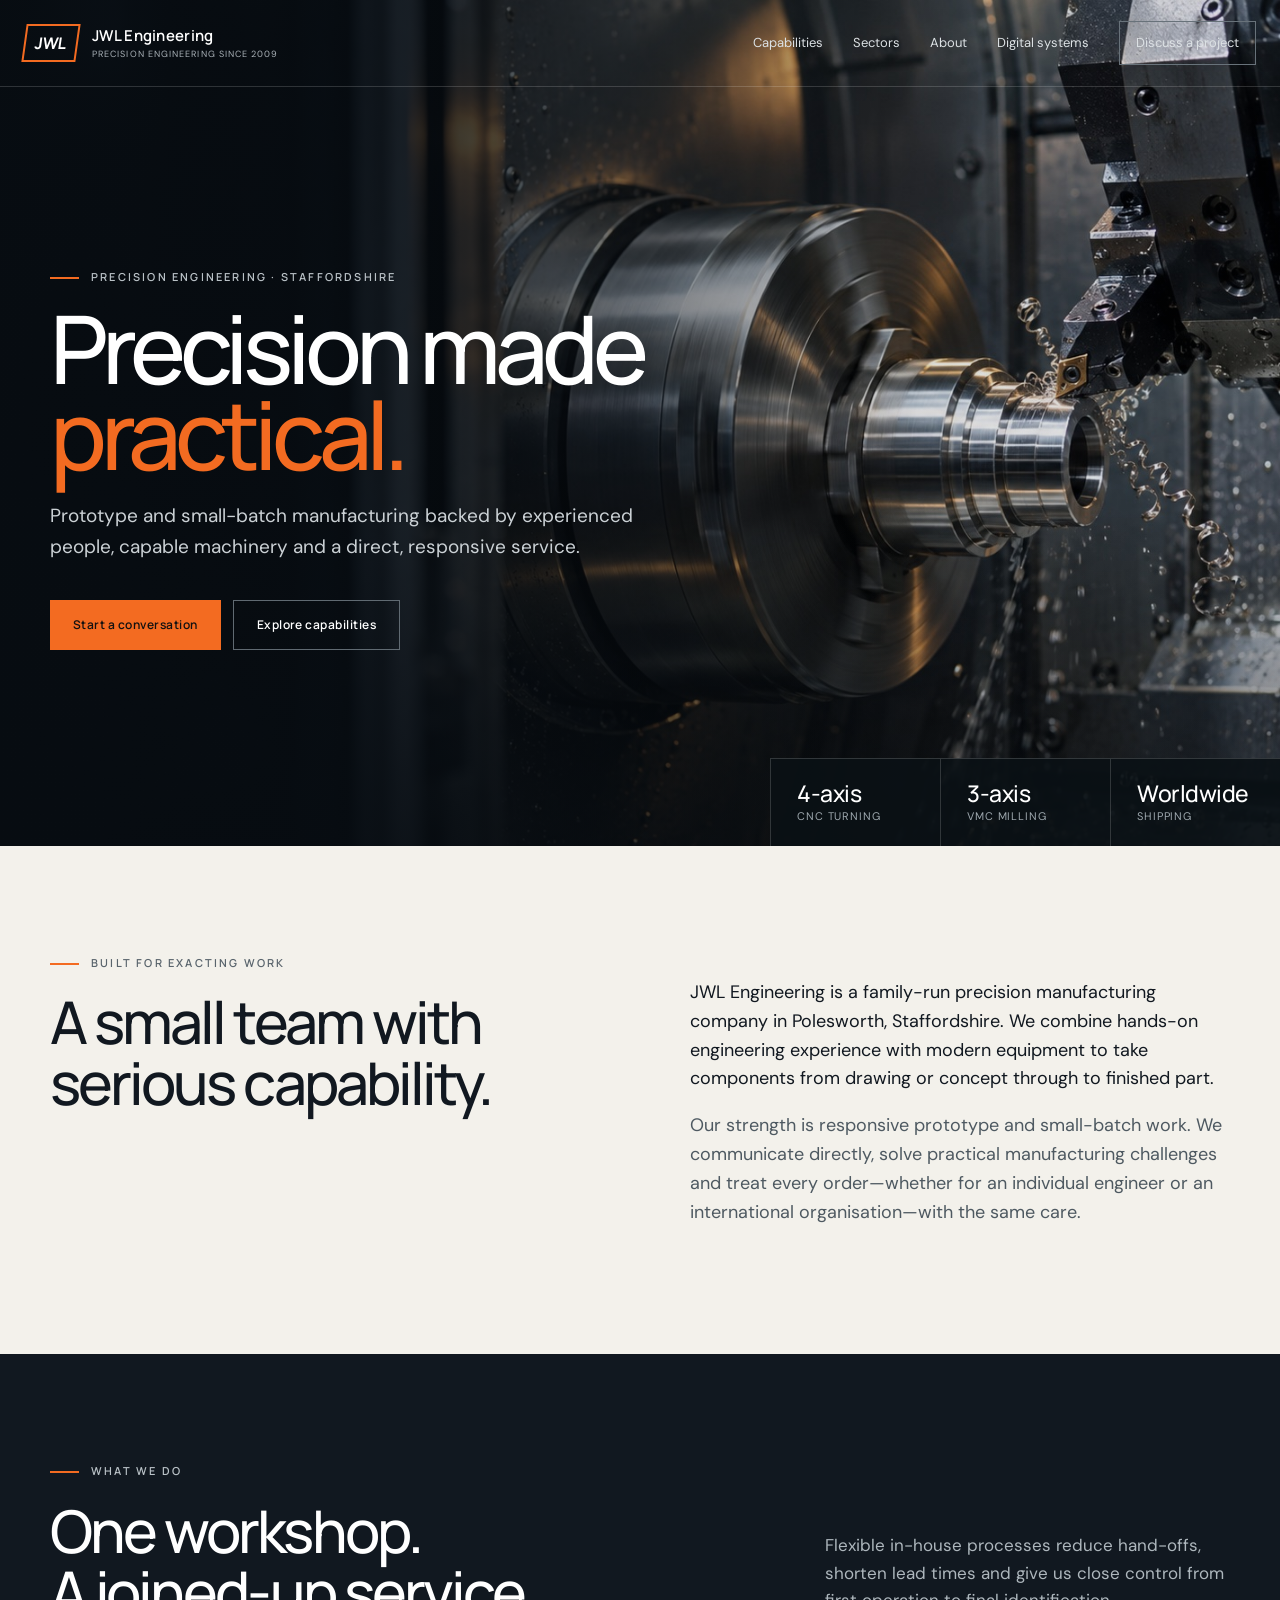
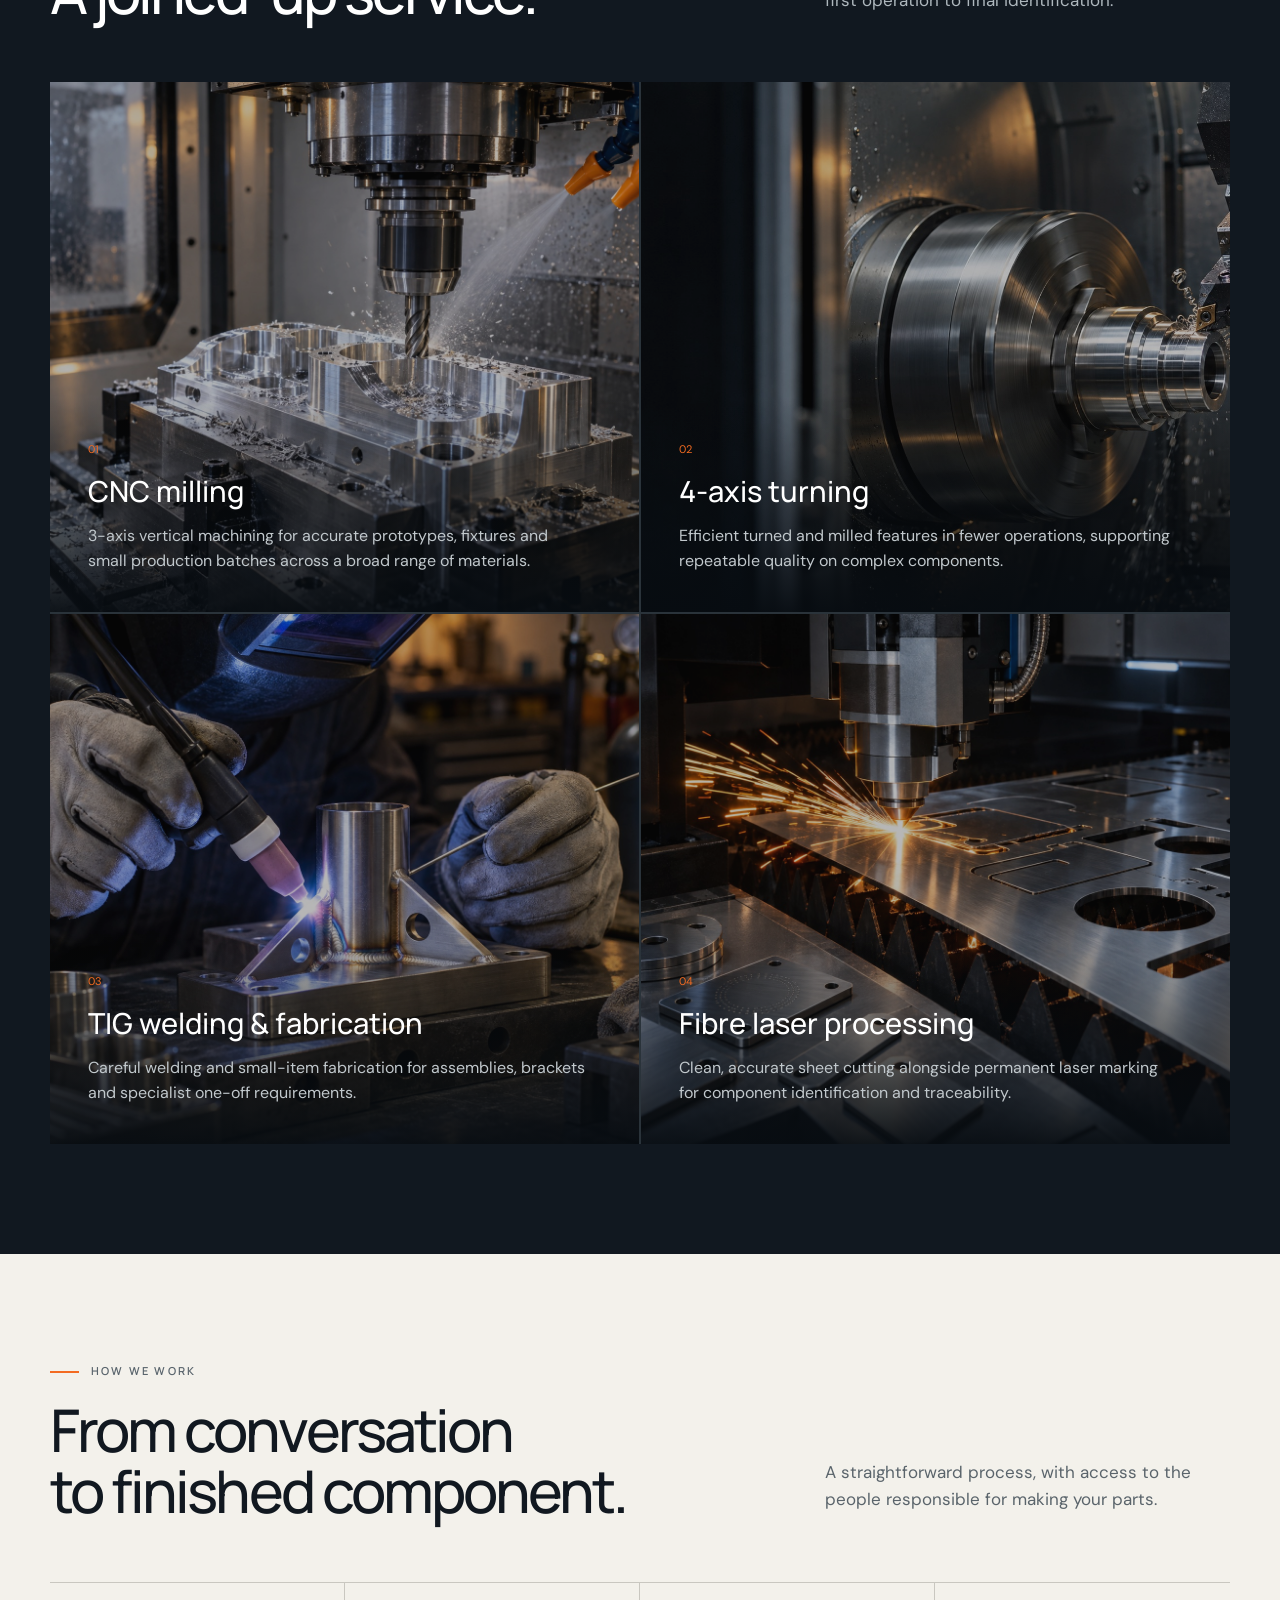
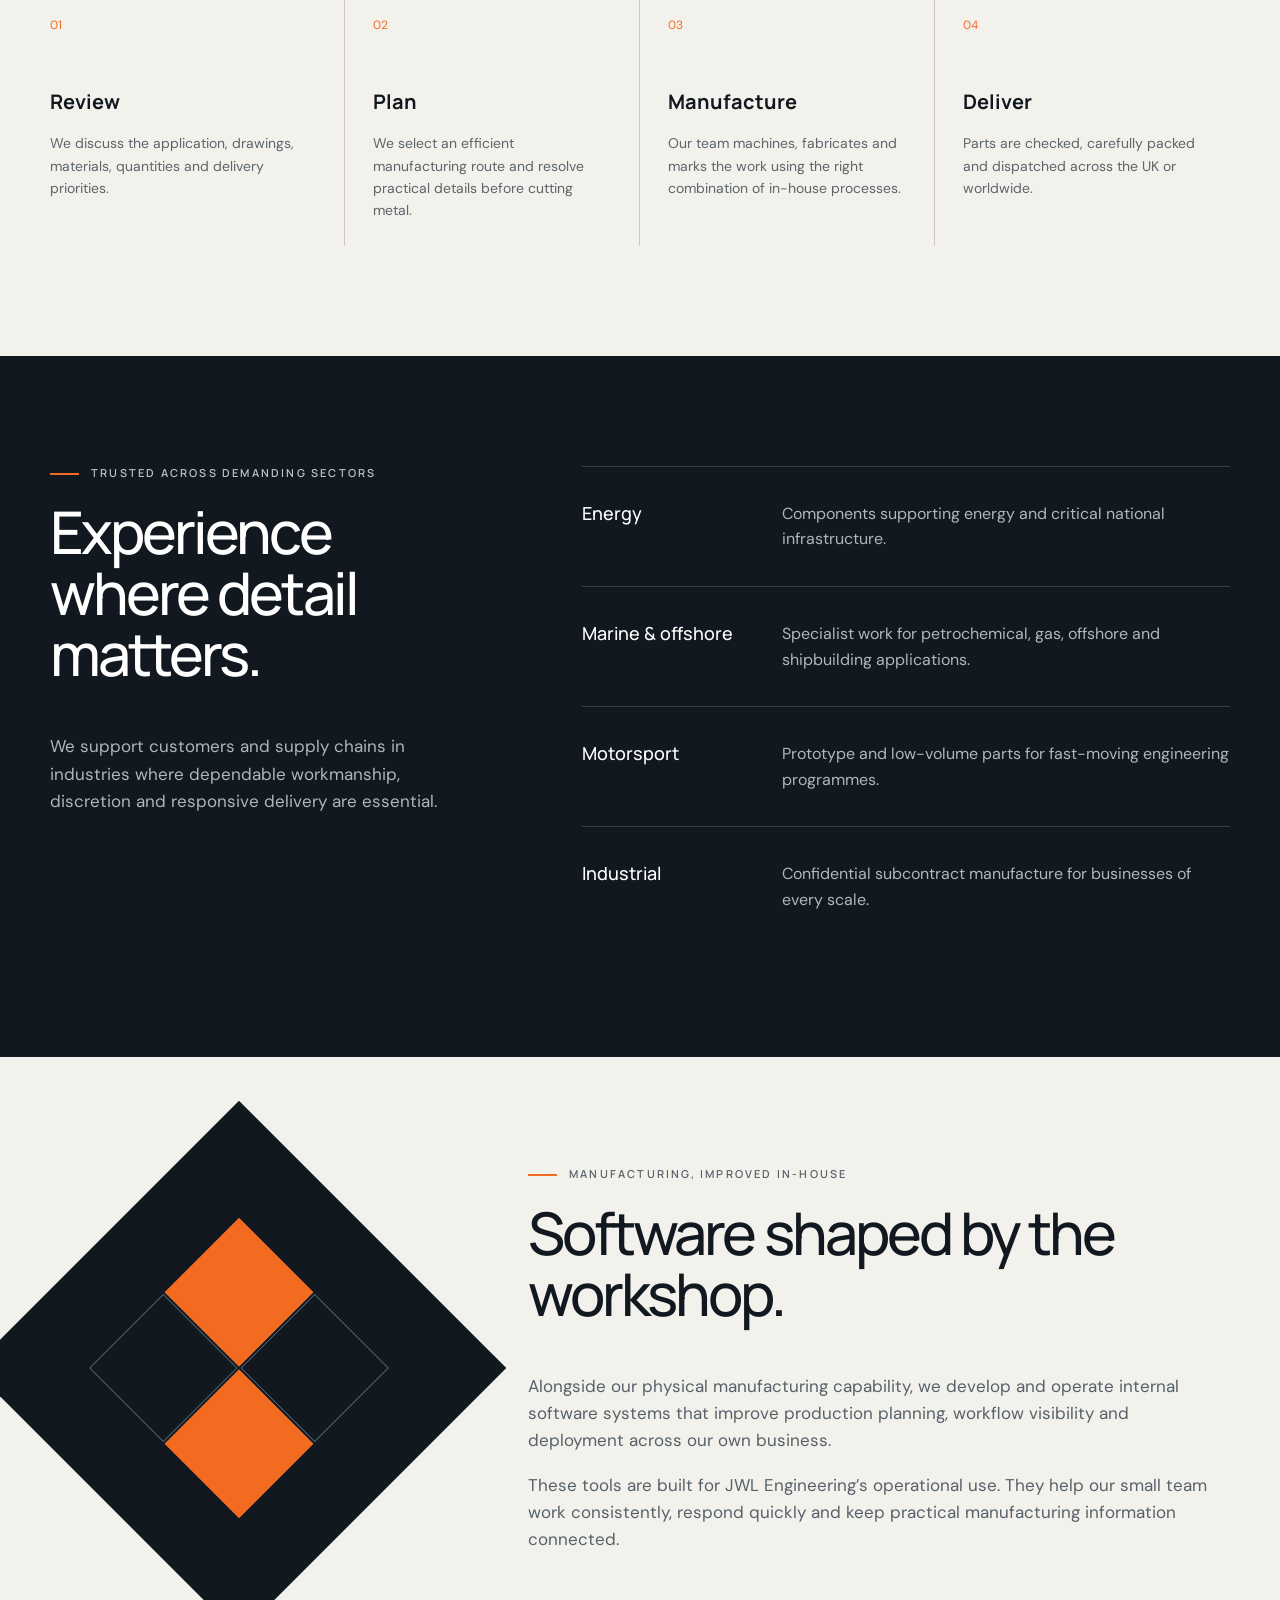
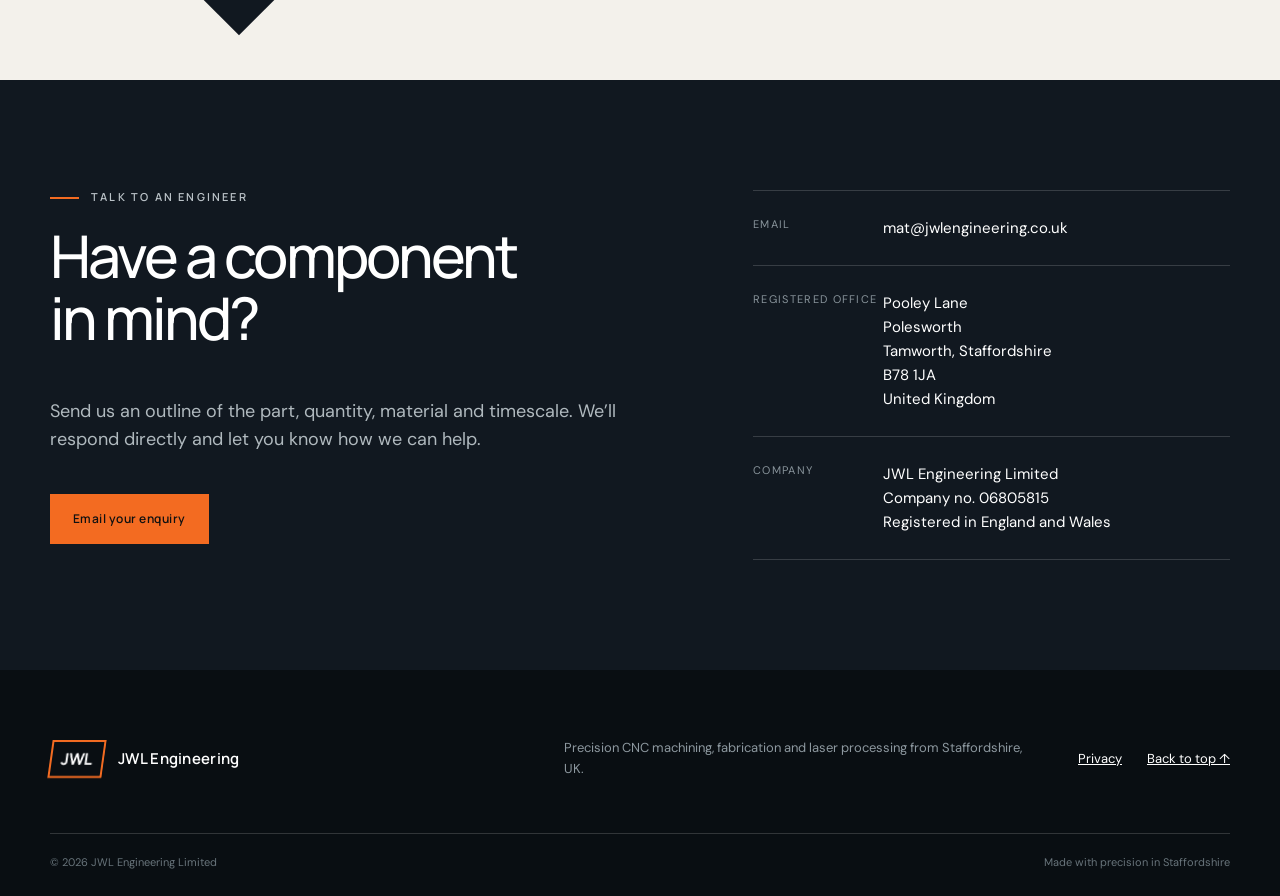
==== index.html @ f24091b6 "Build JWL Engineering company website" ====
<!doctype html>
<html lang="en-GB">
<head>
  <meta charset="utf-8">
  <meta name="viewport" content="width=device-width, initial-scale=1">
  <title>JWL Engineering Ltd | Precision CNC Machining &amp; Fabrication</title>
  <meta name="description" content="UK precision engineering for prototypes and small batches: 4-axis CNC turning, 3-axis VMC milling, TIG welding, fabrication and fibre laser processing.">
  <meta name="theme-color" content="#101820">
  <link rel="canonical" href="https://www.jwlengineering.co.uk/">
  <meta property="og:title" content="JWL Engineering Ltd | Precision Made Practical">
  <meta property="og:description" content="Responsive UK manufacturing support for prototypes, small batches and specialist components.">
  <meta property="og:type" content="website">
  <meta property="og:url" content="https://www.jwlengineering.co.uk/">
  <meta property="og:image" content="https://www.jwlengineering.co.uk/assets/cnc-turning.jpg">
  <link rel="stylesheet" href="styles.css">
  <script src="script.js" defer></script>
</head>
<body>
  <a class="skip-link" href="#main">Skip to content</a>
  <header class="site-header" id="top">
    <div class="nav-wrap">
      <a class="brand" href="#top" aria-label="JWL Engineering home">
        <span class="brand-mark" aria-hidden="true">JWL</span>
        <span class="brand-name">JWL Engineering <small>Precision engineering since 2009</small></span>
      </a>
      <button class="menu-toggle" aria-expanded="false" aria-controls="site-nav">Menu</button>
      <nav id="site-nav" aria-label="Main navigation">
        <a href="#capabilities">Capabilities</a>
        <a href="#sectors">Sectors</a>
        <a href="#about">About</a>
        <a href="#software">Digital systems</a>
        <a class="nav-cta" href="#contact">Discuss a project</a>
      </nav>
    </div>
  </header>

  <main id="main">
    <section class="hero" aria-labelledby="hero-title">
      <div class="hero-image" role="img" aria-label="Close-up of precision CNC turning"></div>
      <div class="hero-shade"></div>
      <div class="hero-content container">
        <p class="eyebrow">Precision engineering · Staffordshire</p>
        <h1 id="hero-title">Precision made<br><em>practical.</em></h1>
        <p class="hero-copy">Prototype and small-batch manufacturing backed by experienced people, capable machinery and a direct, responsive service.</p>
        <div class="hero-actions">
          <a class="button button-primary" href="#contact">Start a conversation</a>
          <a class="button button-ghost" href="#capabilities">Explore capabilities</a>
        </div>
      </div>
      <div class="hero-proof" aria-label="Key capabilities">
        <span><strong>4-axis</strong> CNC turning</span>
        <span><strong>3-axis</strong> VMC milling</span>
        <span><strong>Worldwide</strong> shipping</span>
      </div>
    </section>

    <section class="intro section container" id="about">
      <div>
        <p class="eyebrow dark">Built for exacting work</p>
        <h2>A small team with serious capability.</h2>
      </div>
      <div class="intro-copy">
        <p>JWL Engineering is a family-run precision manufacturing company in Polesworth, Staffordshire. We combine hands-on engineering experience with modern equipment to take components from drawing or concept through to finished part.</p>
        <p>Our strength is responsive prototype and small-batch work. We communicate directly, solve practical manufacturing challenges and treat every order—whether for an individual engineer or an international organisation—with the same care.</p>
      </div>
    </section>

    <section class="capabilities section" id="capabilities" aria-labelledby="cap-title">
      <div class="container">
        <div class="section-head">
          <div>
            <p class="eyebrow">What we do</p>
            <h2 id="cap-title">One workshop.<br>A joined-up service.</h2>
          </div>
          <p>Flexible in-house processes reduce hand-offs, shorten lead times and give us close control from first operation to final identification.</p>
        </div>
        <div class="capability-grid">
          <article class="cap-card cap-wide">
            <img src="assets/cnc-milling.jpg" alt="A vertical machining centre milling an aluminium component" width="1456" height="1088" loading="lazy">
            <div class="cap-card-copy"><span>01</span><h3>CNC milling</h3><p>3-axis vertical machining for accurate prototypes, fixtures and small production batches across a broad range of materials.</p></div>
          </article>
          <article class="cap-card">
            <img src="assets/cnc-turning.jpg" alt="A precision component being turned in a CNC lathe" width="1640" height="921" loading="lazy">
            <div class="cap-card-copy"><span>02</span><h3>4-axis turning</h3><p>Efficient turned and milled features in fewer operations, supporting repeatable quality on complex components.</p></div>
          </article>
          <article class="cap-card">
            <img src="assets/tig-welding.jpg" alt="TIG welding a small stainless-steel fabricated assembly" width="1456" height="1088" loading="lazy">
            <div class="cap-card-copy"><span>03</span><h3>TIG welding &amp; fabrication</h3><p>Careful welding and small-item fabrication for assemblies, brackets and specialist one-off requirements.</p></div>
          </article>
          <article class="cap-card cap-wide">
            <img src="assets/fibre-laser.jpg" alt="Fibre laser cutting profiles from sheet metal" width="1456" height="1088" loading="lazy">
            <div class="cap-card-copy"><span>04</span><h3>Fibre laser processing</h3><p>Clean, accurate sheet cutting alongside permanent laser marking for component identification and traceability.</p></div>
          </article>
        </div>
      </div>
    </section>

    <section class="process section container" aria-labelledby="process-title">
      <div class="section-head light">
        <div><p class="eyebrow dark">How we work</p><h2 id="process-title">From conversation<br>to finished component.</h2></div>
        <p>A straightforward process, with access to the people responsible for making your parts.</p>
      </div>
      <ol class="process-list">
        <li><span>01</span><div><h3>Review</h3><p>We discuss the application, drawings, materials, quantities and delivery priorities.</p></div></li>
        <li><span>02</span><div><h3>Plan</h3><p>We select an efficient manufacturing route and resolve practical details before cutting metal.</p></div></li>
        <li><span>03</span><div><h3>Manufacture</h3><p>Our team machines, fabricates and marks the work using the right combination of in-house processes.</p></div></li>
        <li><span>04</span><div><h3>Deliver</h3><p>Parts are checked, carefully packed and dispatched across the UK or worldwide.</p></div></li>
      </ol>
    </section>

    <section class="sectors section" id="sectors" aria-labelledby="sectors-title">
      <div class="container sectors-layout">
        <div class="sectors-copy">
          <p class="eyebrow">Trusted across demanding sectors</p>
          <h2 id="sectors-title">Experience where detail matters.</h2>
          <p>We support customers and supply chains in industries where dependable workmanship, discretion and responsive delivery are essential.</p>
        </div>
        <div class="sector-list" role="list">
          <div role="listitem"><span>Energy</span><p>Components supporting energy and critical national infrastructure.</p></div>
          <div role="listitem"><span>Marine &amp; offshore</span><p>Specialist work for petrochemical, gas, offshore and shipbuilding applications.</p></div>
          <div role="listitem"><span>Motorsport</span><p>Prototype and low-volume parts for fast-moving engineering programmes.</p></div>
          <div role="listitem"><span>Industrial</span><p>Confidential subcontract manufacture for businesses of every scale.</p></div>
        </div>
      </div>
    </section>

    <section class="software section" id="software" aria-labelledby="software-title">
      <div class="container software-card">
        <div class="software-kicker" aria-hidden="true"><span></span><span></span><span></span><span></span></div>
        <div>
          <p class="eyebrow dark">Manufacturing, improved in-house</p>
          <h2 id="software-title">Software shaped by the workshop.</h2>
          <p>Alongside our physical manufacturing capability, we develop and operate internal software systems that improve production planning, workflow visibility and deployment across our own business.</p>
          <p>These tools are built for JWL Engineering’s operational use. They help our small team work consistently, respond quickly and keep practical manufacturing information connected.</p>
        </div>
      </div>
    </section>

    <section class="contact section" id="contact" aria-labelledby="contact-title">
      <div class="container contact-grid">
        <div>
          <p class="eyebrow">Talk to an engineer</p>
          <h2 id="contact-title">Have a component<br>in mind?</h2>
          <p>Send us an outline of the part, quantity, material and timescale. We’ll respond directly and let you know how we can help.</p>
          <a class="button button-primary" href="mailto:mat@jwlengineering.co.uk?subject=Manufacturing%20enquiry">Email your enquiry</a>
        </div>
        <address class="contact-details">
          <div><span>Email</span><a href="mailto:mat@jwlengineering.co.uk">mat@jwlengineering.co.uk</a></div>
          <div><span>Registered office</span><p>Pooley Lane<br>Polesworth<br>Tamworth, Staffordshire<br>B78 1JA<br>United Kingdom</p></div>
          <div><span>Company</span><p>JWL Engineering Limited<br>Company no. 06805815<br>Registered in England and Wales</p></div>
        </address>
      </div>
    </section>
  </main>

  <footer>
    <div class="container footer-grid">
      <div class="brand footer-brand"><span class="brand-mark">JWL</span><span class="brand-name">JWL Engineering</span></div>
      <p>Precision CNC machining, fabrication and laser processing from Staffordshire, UK.</p>
      <div class="footer-links"><a href="privacy.html">Privacy</a><a href="#top">Back to top ↑</a></div>
    </div>
    <div class="container footer-bottom"><span>© <span id="year">2026</span> JWL Engineering Limited</span><span>Made with precision in Staffordshire</span></div>
  </footer>
</body>
</html>
---- styles.css ----
@import url('https://fonts.googleapis.com/css2?family=DM+Sans:wght@400;500;600&family=Manrope:wght@400;500;600;700&display=swap');

:root { --ink:#111820; --ink-2:#1a242d; --paper:#f3f1eb; --white:#fff; --muted:#aeb7bd; --orange:#f36b21; --line:rgba(255,255,255,.16); --max:1180px; }
* { box-sizing:border-box; }
html { scroll-behavior:smooth; }
body { margin:0; color:var(--ink); background:var(--paper); font-family:"DM Sans",sans-serif; line-height:1.6; }
body.menu-open { overflow:hidden; }
img { display:block; width:100%; }
a { color:inherit; }
.container { width:min(var(--max), calc(100% - 48px)); margin-inline:auto; }
.section { padding:110px 0; }
.skip-link { position:absolute; left:-9999px; top:8px; background:#fff; padding:10px; z-index:100; }
.skip-link:focus { left:8px; }
.site-header { position:absolute; inset:0 0 auto; z-index:10; color:#fff; border-bottom:1px solid var(--line); }
.site-header.scrolled { position:fixed; background:rgba(13,20,27,.96); backdrop-filter:blur(15px); }
.nav-wrap { min-height:86px; width:min(1320px,calc(100% - 48px)); margin:auto; display:flex; align-items:center; justify-content:space-between; gap:32px; }
.brand { display:flex; align-items:center; gap:14px; text-decoration:none; }
.brand-mark { display:grid; place-items:center; width:54px; height:38px; color:var(--white); border:2px solid var(--orange); font:700 16px/1 "Manrope"; letter-spacing:-.5px; transform:skew(-8deg); }
.brand-name { font:600 15px/1.2 "Manrope"; letter-spacing:.02em; }
.brand-name small { display:block; margin-top:5px; color:#aab2b8; font:400 9px/1 "DM Sans"; letter-spacing:.12em; text-transform:uppercase; }
nav { display:flex; align-items:center; gap:30px; }
nav a { font-size:13px; text-decoration:none; color:#dce1e4; }
nav a:hover,nav a:focus-visible { color:#fff; }
.nav-cta { border:1px solid #68727a; padding:11px 16px; }
.menu-toggle { display:none; }
.hero { position:relative; min-height:760px; height:94vh; color:#fff; display:flex; align-items:center; overflow:hidden; background:#0b1116; }
.hero-image,.hero-shade { position:absolute; inset:0; }
.hero-image { background:url('assets/cnc-turning.jpg') center/cover no-repeat; }
.hero-shade { background:linear-gradient(90deg,rgba(7,12,17,.97) 0%,rgba(7,12,17,.84) 32%,rgba(7,12,17,.14) 72%,rgba(7,12,17,.12)),linear-gradient(0deg,rgba(7,12,17,.6),transparent 40%); }
.hero-content { position:relative; z-index:2; padding-top:74px; }
.eyebrow { margin:0 0 22px; color:#bac2c7; font:600 11px/1.2 "Manrope"; letter-spacing:.2em; text-transform:uppercase; }
.eyebrow::before { content:""; display:inline-block; width:29px; border-top:2px solid var(--orange); vertical-align:middle; margin-right:12px; }
.eyebrow.dark { color:#59646c; }
h1,h2,h3 { font-family:"Manrope",sans-serif; margin-top:0; }
h1 { margin-bottom:24px; font-size:clamp(56px,7.4vw,108px); line-height:.91; letter-spacing:-.065em; font-weight:500; }
h1 em { color:var(--orange); font-style:normal; }
.hero-copy { max-width:600px; font-size:19px; line-height:1.6; color:#cbd1d5; }
.hero-actions { display:flex; gap:12px; margin-top:38px; }
.button { display:inline-flex; min-height:50px; align-items:center; justify-content:center; padding:0 23px; text-decoration:none; font:600 12px/1 "Manrope"; letter-spacing:.04em; transition:.2s; }
.button-primary { background:var(--orange); color:#111; }
.button-primary:hover { background:#ff8040; transform:translateY(-2px); }
.button-ghost { border:1px solid #606a72; color:#fff; }
.button-ghost:hover { border-color:#fff; }
.hero-proof { position:absolute; z-index:2; bottom:0; right:0; display:flex; background:rgba(11,17,22,.9); border-top:1px solid var(--line); }
.hero-proof span { min-width:170px; padding:20px 26px; color:#9fa9af; font-size:11px; text-transform:uppercase; letter-spacing:.08em; border-left:1px solid var(--line); }
.hero-proof strong { display:block; color:#fff; font:500 23px/1.3 "Manrope"; text-transform:none; letter-spacing:-.02em; }
.intro { display:grid; grid-template-columns:1fr 1fr; gap:100px; align-items:start; }
h2 { font-size:clamp(38px,4.6vw,66px); line-height:1.04; letter-spacing:-.05em; font-weight:500; }
.intro-copy { padding-top:22px; font-size:18px; color:#4e5961; }
.intro-copy p:first-child { margin-top:0; color:var(--ink); }
.capabilities,.sectors,.contact { color:#fff; background:var(--ink); }
.section-head { display:grid; grid-template-columns:1.25fr .75fr; gap:100px; align-items:end; margin-bottom:60px; }
.section-head h2 { margin-bottom:0; }
.section-head>p { color:#aeb7bd; margin:0 0 8px; font-size:17px; }
.section-head.light>p { color:#5a646b; }
.capability-grid { display:grid; grid-template-columns:1fr 1fr; gap:2px; background:#2a333a; }
.cap-card { position:relative; min-height:530px; overflow:hidden; background:#111; }
.cap-card img { width:100%; height:100%; object-fit:cover; opacity:.7; transition:transform .6s,opacity .6s; }
.cap-card:hover img { transform:scale(1.025); opacity:.85; }
.cap-card-copy { position:absolute; inset:auto 0 0; padding:38px; background:linear-gradient(transparent,rgba(7,12,17,.95)); }
.cap-card-copy span { color:var(--orange); font-size:11px; }
.cap-card h3 { margin:8px 0; font-size:29px; font-weight:500; }
.cap-card p { max-width:500px; margin:0; color:#c1c8cc; }
.process-list { list-style:none; margin:0; padding:0; display:grid; grid-template-columns:repeat(4,1fr); border-top:1px solid #c9c7c0; }
.process-list li { padding:28px 28px 10px 0; border-right:1px solid #c9c7c0; min-height:230px; }
.process-list li+li { padding-left:28px; }
.process-list li:last-child { border-right:0; }
.process-list span { color:var(--orange); font-size:12px; }
.process-list h3 { margin:50px 0 10px; font-size:20px; }
.process-list p { font-size:14px; color:#5c656c; }
.sectors-layout { display:grid; grid-template-columns:.8fr 1.2fr; gap:100px; }
.sectors-copy { position:sticky; top:140px; align-self:start; }
.sectors-copy>p:last-child { color:#aeb7bd; font-size:17px; }
.sector-list>div { display:grid; grid-template-columns:170px 1fr; gap:30px; border-top:1px solid var(--line); padding:34px 0; }
.sector-list span { font:500 18px "Manrope"; }
.sector-list p { margin:0; color:#aeb7bd; }
.software-card { display:grid; grid-template-columns:.7fr 1.3fr; gap:100px; align-items:center; }
.software-card>div:last-child { max-width:680px; }
.software-card p:not(.eyebrow) { color:#566169; font-size:17px; }
.software-kicker { aspect-ratio:1; background:var(--ink); display:grid; grid-template-columns:1fr 1fr; gap:2px; padding:22%; transform:rotate(45deg); }
.software-kicker span { border:1px solid #52606a; position:relative; }
.software-kicker span:first-child,.software-kicker span:last-child { background:var(--orange); border-color:var(--orange); }
.contact-grid { display:grid; grid-template-columns:1.1fr .9fr; gap:120px; }
.contact-grid>div>p:not(.eyebrow) { color:#b0b9be; max-width:590px; font-size:18px; }
.contact-grid .button { margin-top:22px; }
.contact-details { font-style:normal; border-top:1px solid var(--line); }
.contact-details>div { padding:25px 0; border-bottom:1px solid var(--line); display:grid; grid-template-columns:130px 1fr; }
.contact-details span { color:#89949b; font-size:11px; text-transform:uppercase; letter-spacing:.12em; }
.contact-details a,.contact-details p { margin:0; color:#fff; font-size:15px; text-decoration:none; }
footer { background:#090e12; color:#fff; padding:55px 0 25px; }
.footer-grid { display:grid; grid-template-columns:1fr 1fr auto; gap:40px; align-items:center; }
.footer-grid>p { color:#8d989f; font-size:13px; }
.footer-links { display:flex; gap:25px; font-size:13px; }
.footer-bottom { border-top:1px solid var(--line); padding-top:20px; margin-top:40px; display:flex; justify-content:space-between; color:#68747b; font-size:11px; }
.legal { min-height:70vh; padding-top:150px; }
.legal article { max-width:760px; }
.legal h1 { color:var(--ink); font-size:clamp(48px,7vw,78px); }
.legal h2 { font-size:25px; margin-top:40px; letter-spacing:-.02em; }
.legal-header { position:relative; background:var(--ink); }
@media (max-width:800px) {
  .container,.nav-wrap { width:min(100% - 32px,var(--max)); }
  .section { padding:76px 0; }
  .menu-toggle { display:block; color:#fff; border:1px solid #66717a; background:none; padding:9px 13px; }
  nav { display:none; position:fixed; inset:78px 0 auto; padding:24px; background:#101820; flex-direction:column; align-items:stretch; }
  nav.open { display:flex; }
  .brand-name small { display:none; }
  .hero { min-height:720px; height:100svh; }
  .hero-image { background-position:60% center; }
  .hero-shade { background:linear-gradient(90deg,rgba(7,12,17,.95),rgba(7,12,17,.53)),linear-gradient(0deg,rgba(7,12,17,.8),transparent); }
  .hero-proof { left:0; right:0; overflow:auto; }
  .hero-proof span { min-width:145px; padding:14px 17px; }
  .hero-proof strong { font-size:18px; }
  .intro,.section-head,.sectors-layout,.software-card,.contact-grid { grid-template-columns:1fr; gap:35px; }
  .capability-grid { grid-template-columns:1fr; }
  .cap-card { min-height:430px; }
  .process-list { grid-template-columns:1fr 1fr; }
  .process-list li:nth-child(2) { border-right:0; }
  .process-list li:nth-child(3),.process-list li:nth-child(4) { border-top:1px solid #c9c7c0; }
  .sectors-copy { position:static; }
  .software-kicker { max-width:380px; margin:auto; }
  .footer-grid { grid-template-columns:1fr; }
}
@media (max-width:500px) {
  h1 { font-size:52px; }
  .hero-actions { align-items:stretch; flex-direction:column; max-width:270px; }
  .process-list { grid-template-columns:1fr; }
  .process-list li,.process-list li+li { border-right:0; border-top:1px solid #c9c7c0; padding:24px 0; min-height:0; }
  .process-list h3 { margin:24px 0 8px; }
  .sector-list>div,.contact-details>div { grid-template-columns:1fr; gap:8px; }
  .footer-bottom { flex-direction:column; gap:8px; }
}
@media (prefers-reduced-motion:reduce) { html { scroll-behavior:auto; } * { transition:none!important; } }
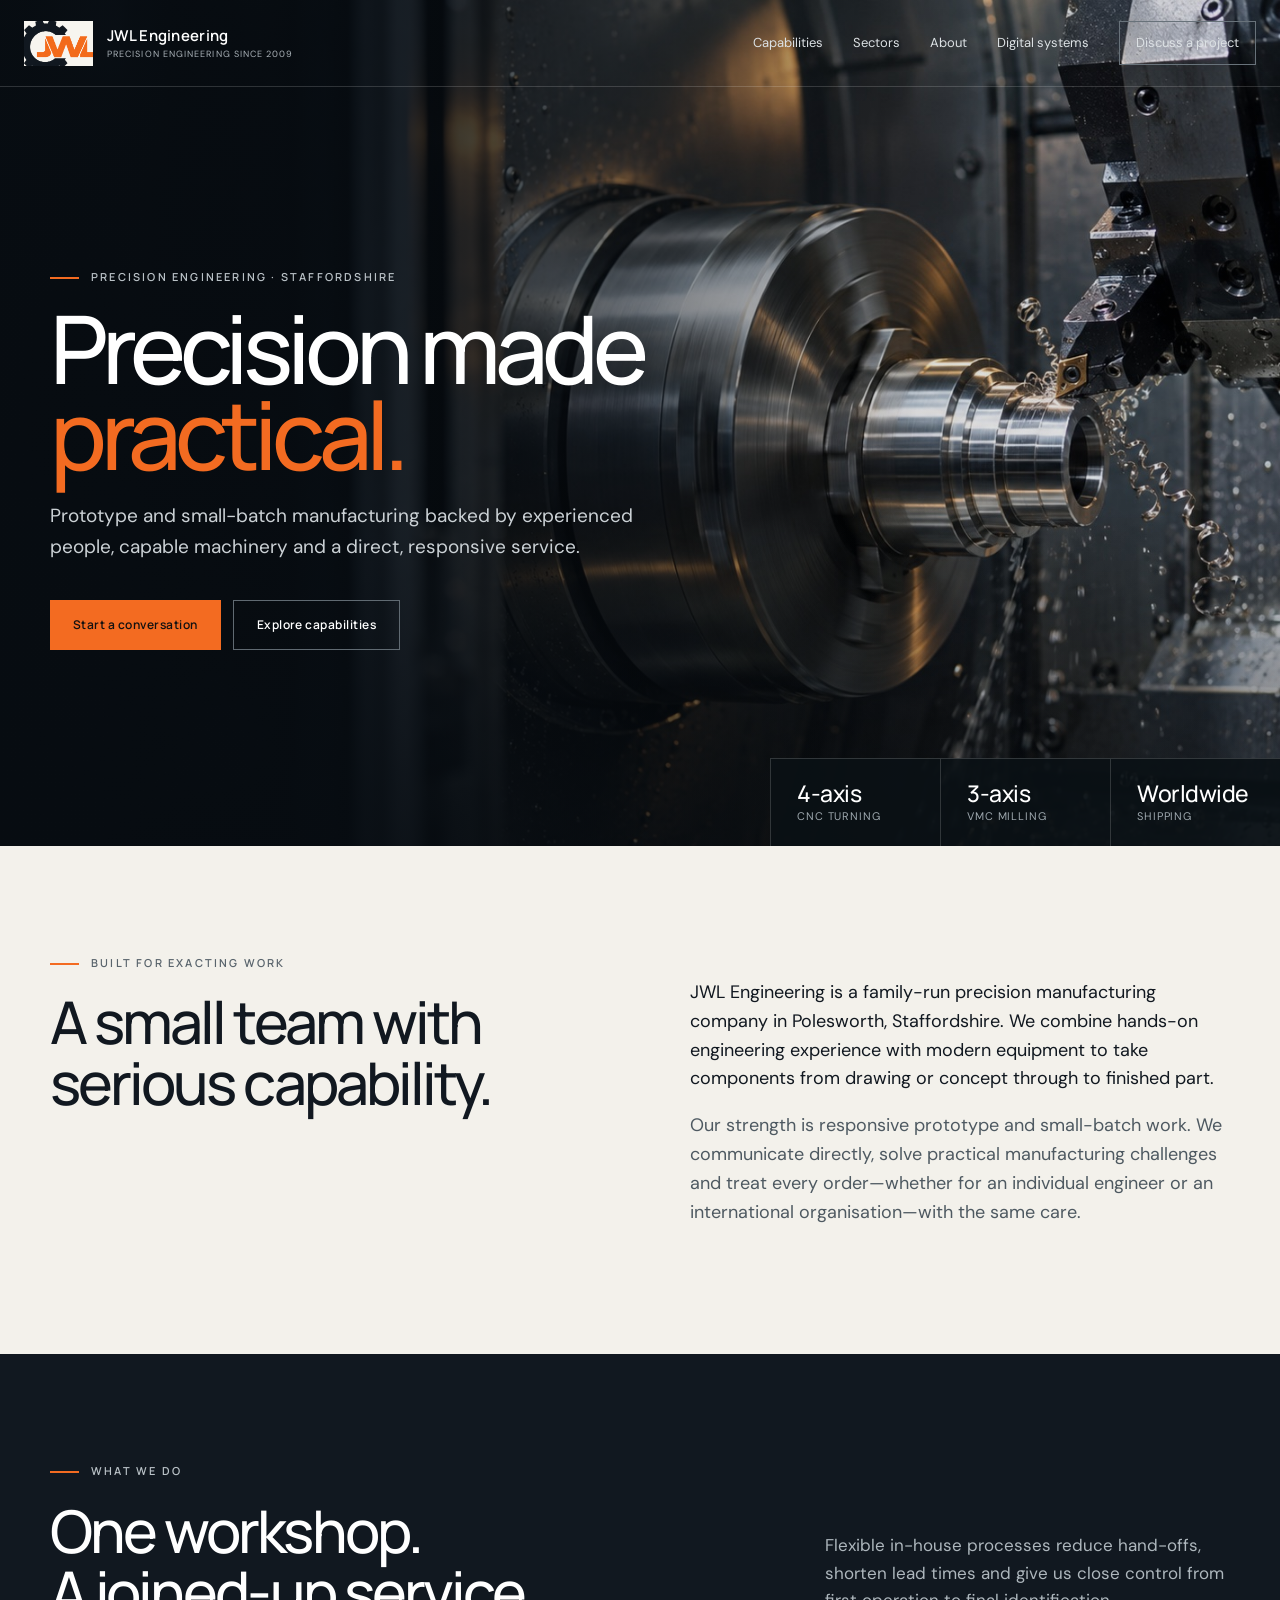
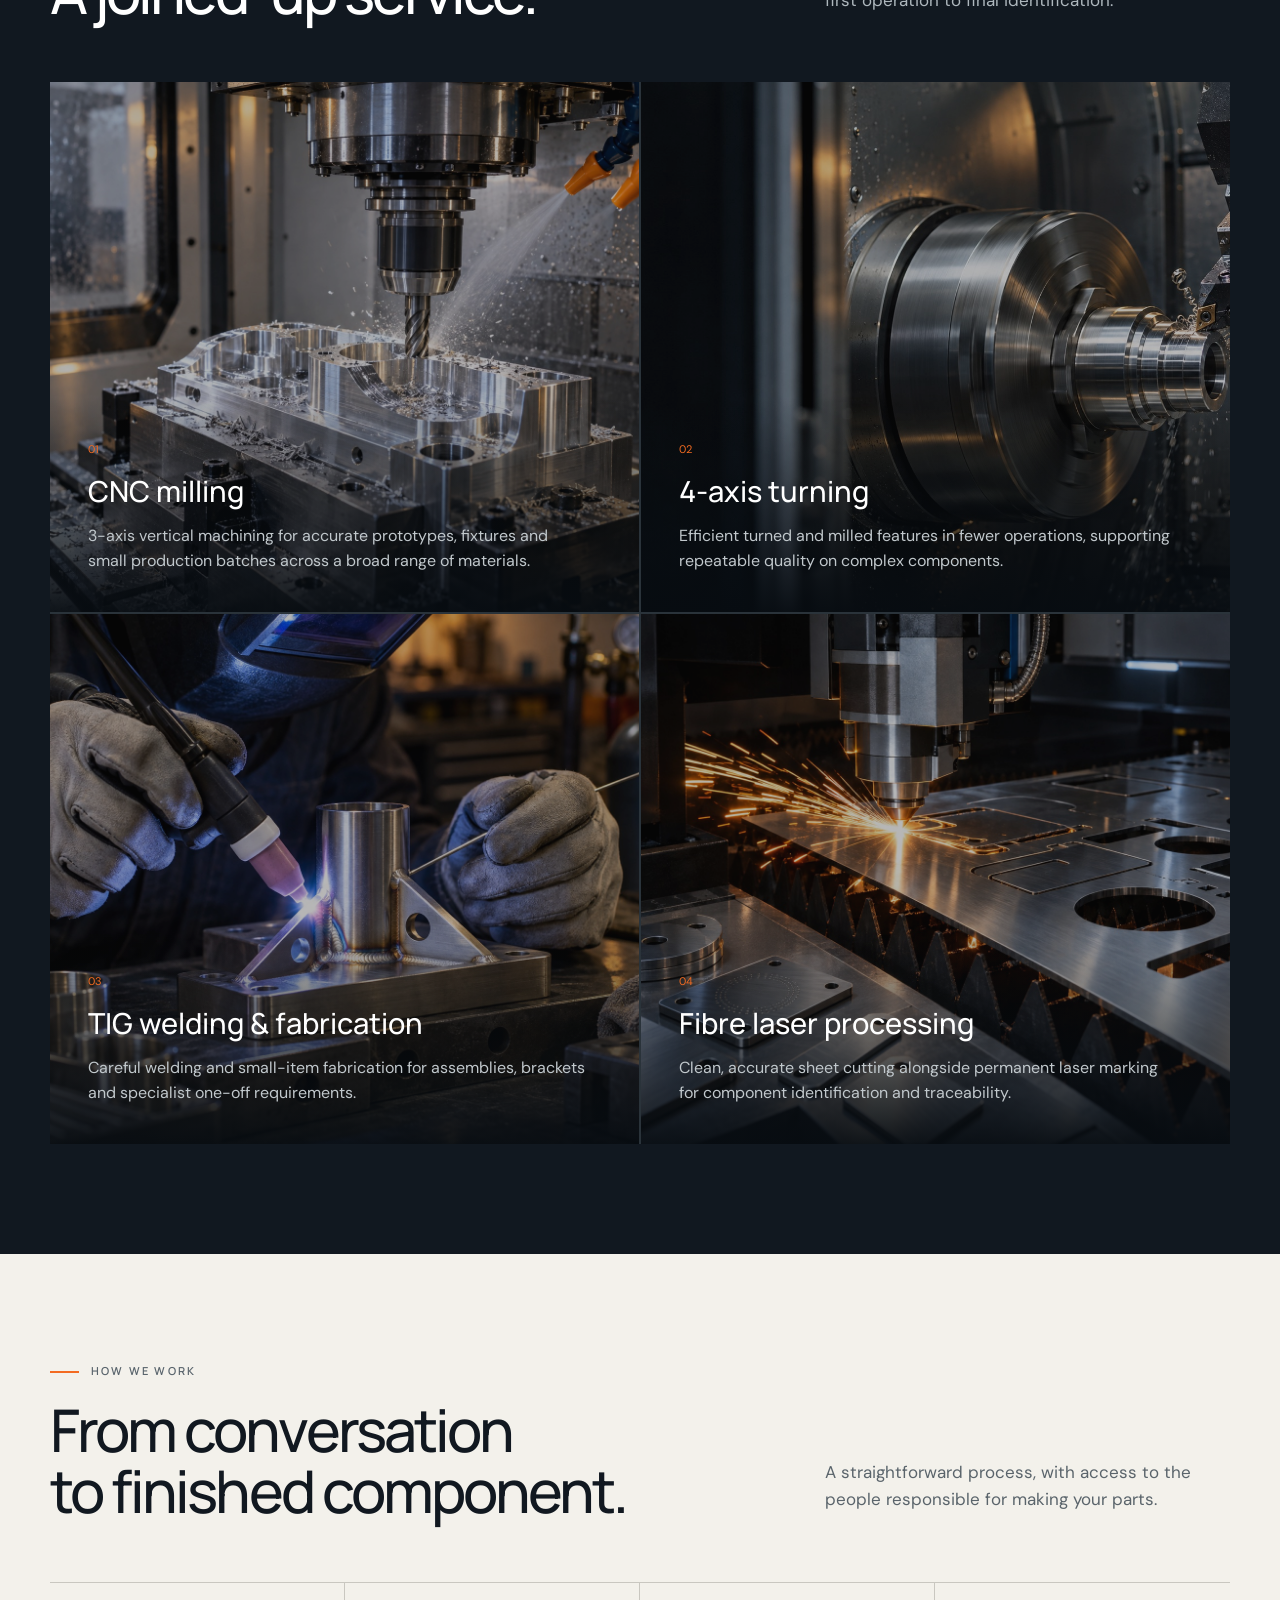
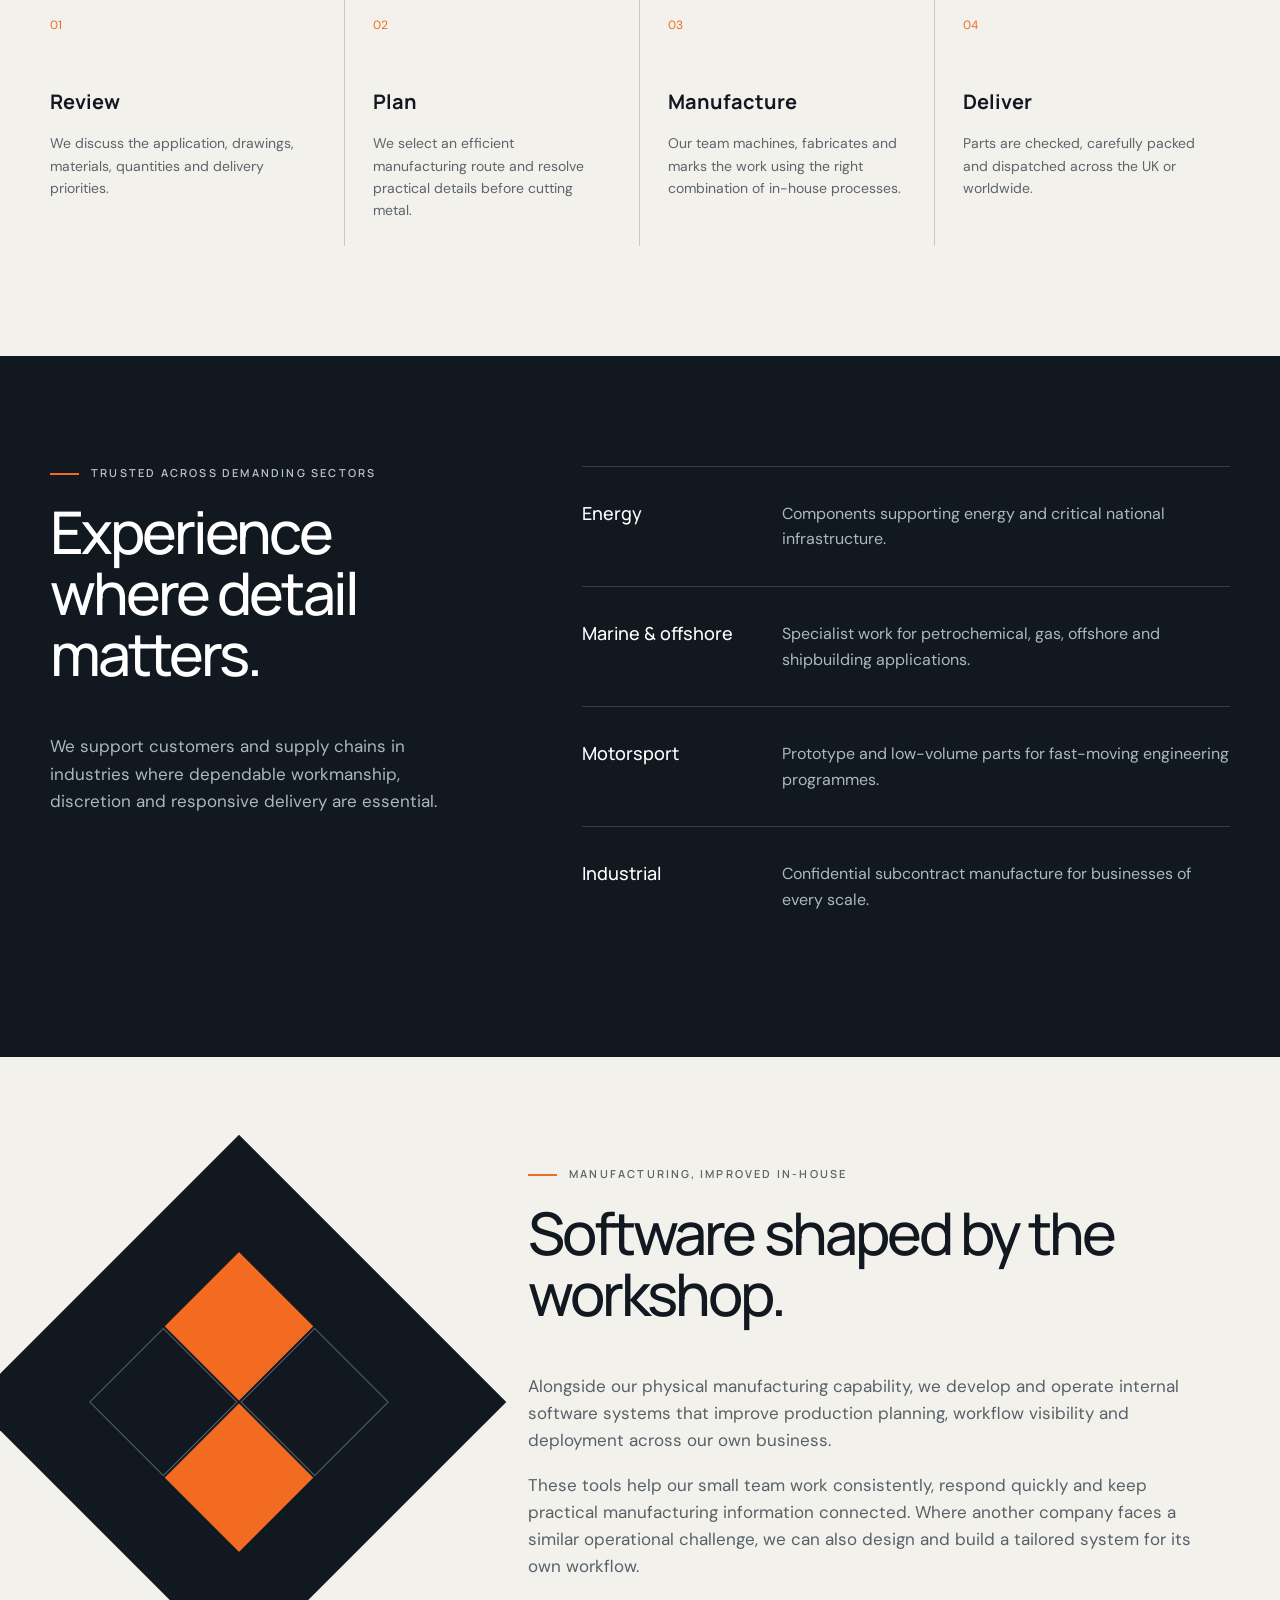
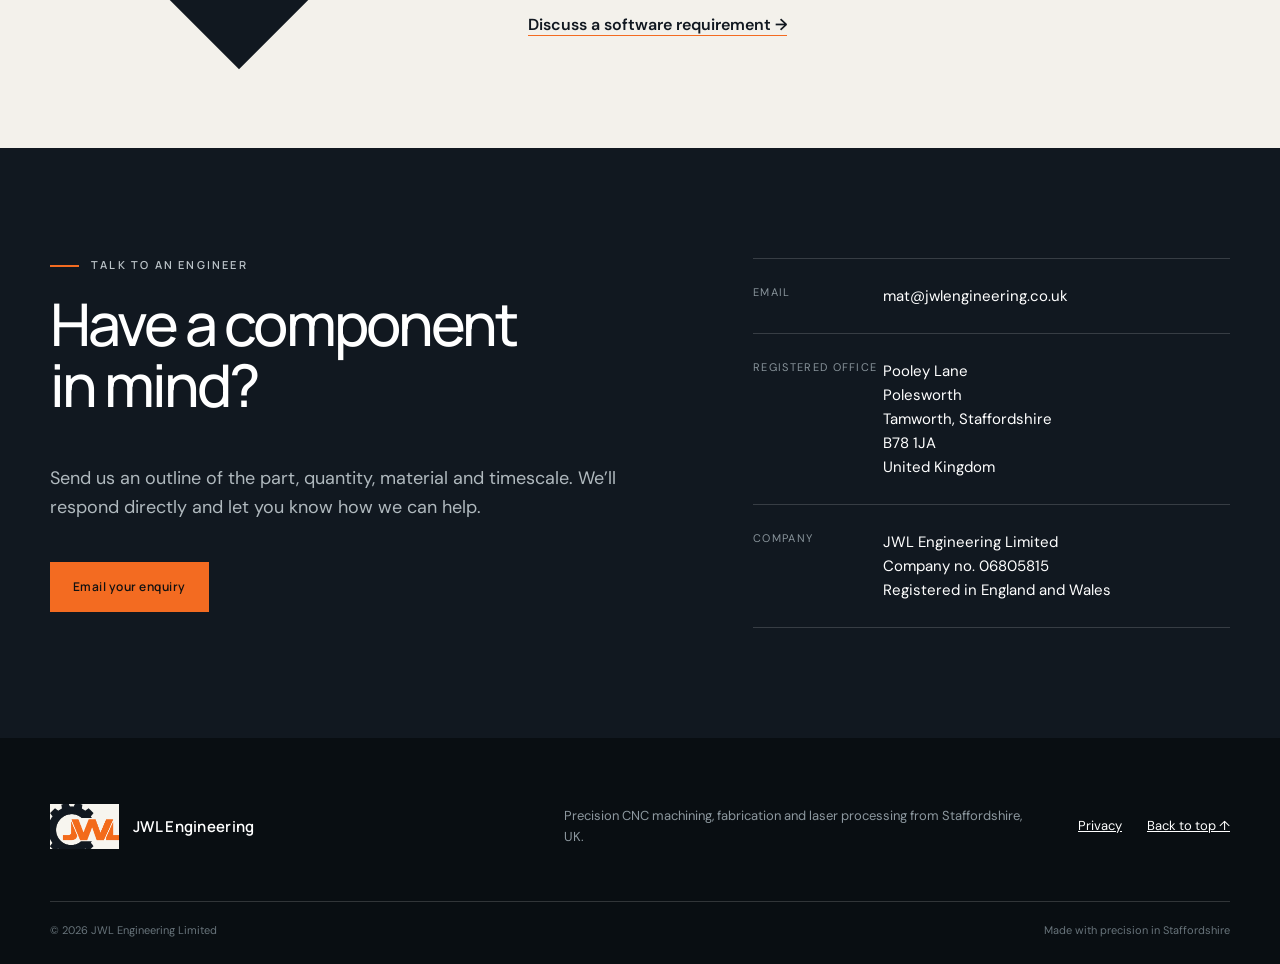
==== commit 4e67cef3: "Add branded logo favicon and software services" ====
--- a/index.html
+++ b/index.html
@@ -12,6 +12,8 @@
   <meta property="og:type" content="website">
   <meta property="og:url" content="https://www.jwlengineering.co.uk/">
   <meta property="og:image" content="https://www.jwlengineering.co.uk/assets/cnc-turning.jpg">
+  <link rel="icon" type="image/png" href="assets/favicon.png">
+  <link rel="apple-touch-icon" href="assets/apple-touch-icon.png">
   <link rel="stylesheet" href="styles.css">
   <script src="script.js" defer></script>
 </head>
@@ -20,7 +22,7 @@
   <header class="site-header" id="top">
     <div class="nav-wrap">
       <a class="brand" href="#top" aria-label="JWL Engineering home">
-        <span class="brand-mark" aria-hidden="true">JWL</span>
+        <span class="brand-logo"><img src="assets/jwl-logo.png" alt="" width="1534" height="1025"></span>
         <span class="brand-name">JWL Engineering <small>Precision engineering since 2009</small></span>
       </a>
       <button class="menu-toggle" aria-expanded="false" aria-controls="site-nav">Menu</button>
@@ -131,7 +133,8 @@
           <p class="eyebrow dark">Manufacturing, improved in-house</p>
           <h2 id="software-title">Software shaped by the workshop.</h2>
           <p>Alongside our physical manufacturing capability, we develop and operate internal software systems that improve production planning, workflow visibility and deployment across our own business.</p>
-          <p>These tools are built for JWL Engineering’s operational use. They help our small team work consistently, respond quickly and keep practical manufacturing information connected.</p>
+          <p>These tools help our small team work consistently, respond quickly and keep practical manufacturing information connected. Where another company faces a similar operational challenge, we can also design and build a tailored system for its own workflow.</p>
+          <a class="text-link" href="mailto:mat@jwlengineering.co.uk?subject=Manufacturing%20software%20enquiry">Discuss a software requirement →</a>
         </div>
       </div>
     </section>
@@ -155,7 +158,7 @@
 
   <footer>
     <div class="container footer-grid">
-      <div class="brand footer-brand"><span class="brand-mark">JWL</span><span class="brand-name">JWL Engineering</span></div>
+      <div class="brand footer-brand"><span class="brand-logo"><img src="assets/jwl-logo.png" alt="" width="1534" height="1025"></span><span class="brand-name">JWL Engineering</span></div>
       <p>Precision CNC machining, fabrication and laser processing from Staffordshire, UK.</p>
       <div class="footer-links"><a href="privacy.html">Privacy</a><a href="#top">Back to top ↑</a></div>
     </div>
--- a/styles.css
+++ b/styles.css
@@ -15,7 +15,8 @@
 .site-header.scrolled { position:fixed; background:rgba(13,20,27,.96); backdrop-filter:blur(15px); }
 .nav-wrap { min-height:86px; width:min(1320px,calc(100% - 48px)); margin:auto; display:flex; align-items:center; justify-content:space-between; gap:32px; }
 .brand { display:flex; align-items:center; gap:14px; text-decoration:none; }
-.brand-mark { display:grid; place-items:center; width:54px; height:38px; color:var(--white); border:2px solid var(--orange); font:700 16px/1 "Manrope"; letter-spacing:-.5px; transform:skew(-8deg); }
+.brand-logo { width:69px; height:45px; display:grid; place-items:center; overflow:hidden; background:#f7f5ef; }
+.brand-logo img { width:76px; height:51px; object-fit:contain; transform:scale(1.28); }
 .brand-name { font:600 15px/1.2 "Manrope"; letter-spacing:.02em; }
 .brand-name small { display:block; margin-top:5px; color:#aab2b8; font:400 9px/1 "DM Sans"; letter-spacing:.12em; text-transform:uppercase; }
 nav { display:flex; align-items:center; gap:30px; }
@@ -77,6 +78,7 @@
 .software-card { display:grid; grid-template-columns:.7fr 1.3fr; gap:100px; align-items:center; }
 .software-card>div:last-child { max-width:680px; }
 .software-card p:not(.eyebrow) { color:#566169; font-size:17px; }
+.text-link { display:inline-block; margin-top:15px; color:var(--ink); text-decoration-color:var(--orange); text-underline-offset:5px; font-weight:600; }
 .software-kicker { aspect-ratio:1; background:var(--ink); display:grid; grid-template-columns:1fr 1fr; gap:2px; padding:22%; transform:rotate(45deg); }
 .software-kicker span { border:1px solid #52606a; position:relative; }
 .software-kicker span:first-child,.software-kicker span:last-child { background:var(--orange); border-color:var(--orange); }
